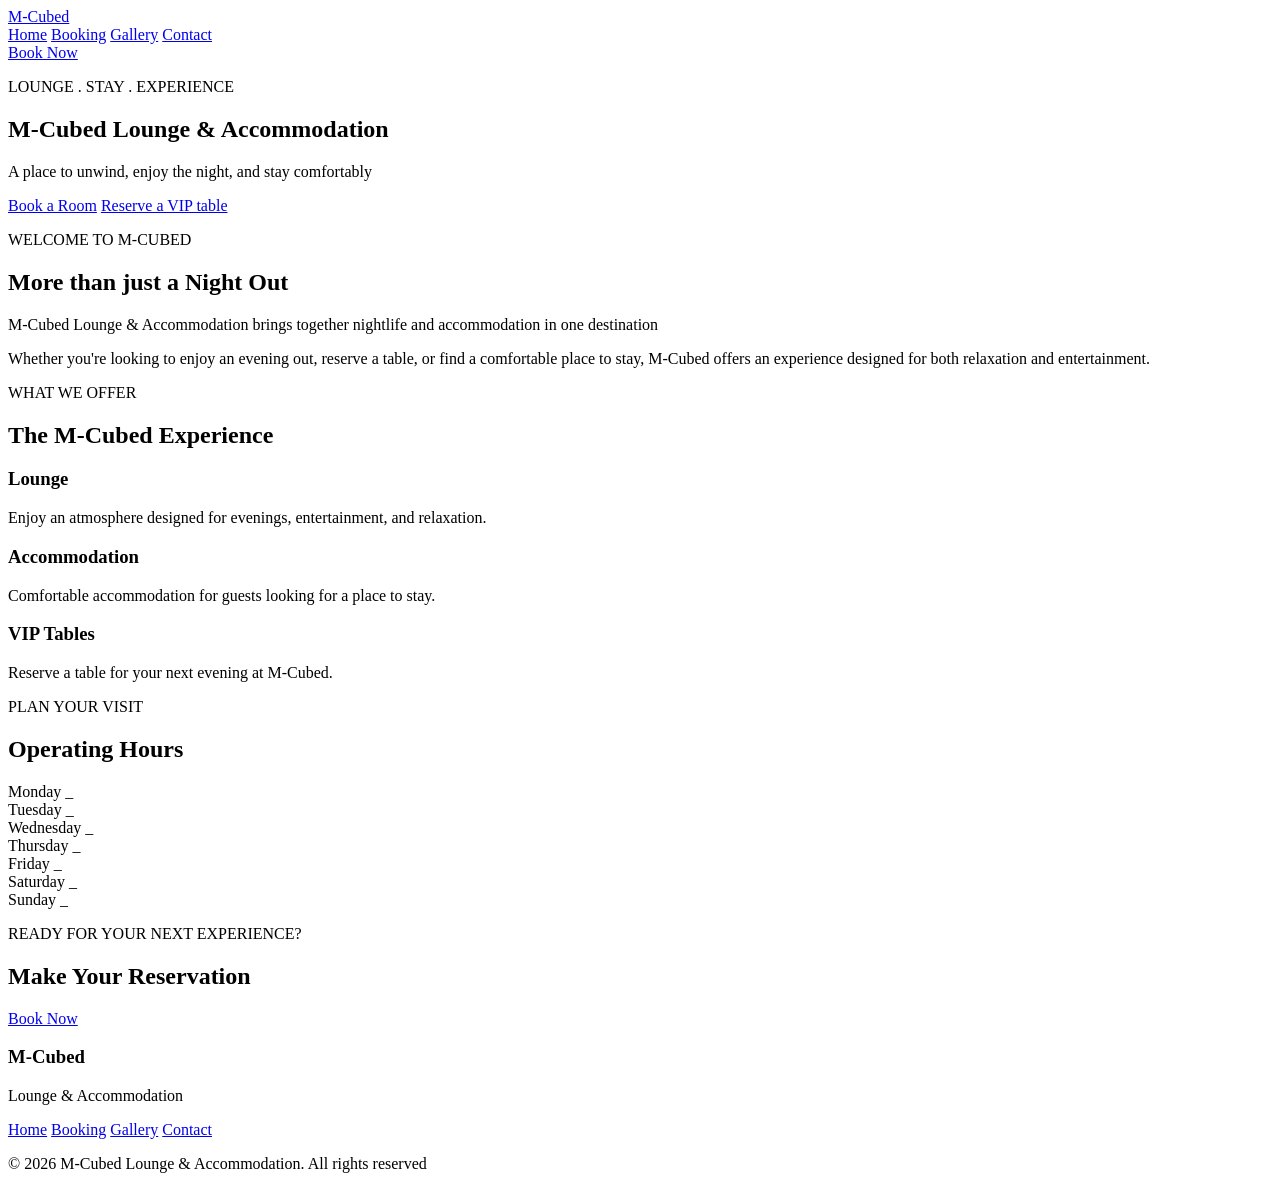
==== public/index.html @ 15ff0112 "initial commit" ====
<!doctype html>
<html lang="en">
  <head>
    <meta charset="UTF-8" />
    <meta name="viewport" content="width=device-width, initial-scale=1.0" />
    <title>M-Cubed Lounge and Accommodation</title>
    <link rel="stylesheet" href="css/style.css" />
  </head>
  <body>
    <header>
      <nav>
        <a href="index.html">M-Cubed</a>

        <div>
          <a href="index.html">Home</a>
          <a href="booking.html">Booking</a>
          <a href="gallery.html">Gallery</a>
          <a href="contact.html">Contact</a>
        </div>

        <a href="booking.html">Book Now</a>
      </nav>
    </header>

    <main>
      <section class="hero">
        <div class="hero-content">
          <p class="hero-tagline">LOUNGE . STAY . EXPERIENCE</p>
          <h1>M-Cubed Lounge & Accommodation</h1>
          <p>A place to unwind, enjoy the night, and stay comfortably</p>

          <div class="hero-buttons">
            <a href="booking.html">Book a Room</a>
            <a href="booking.html">Reserve a VIP table</a>
          </div>
        </div>
      </section>

      <section class="about">
        <div class="section-heading">
          <p>WELCOME TO M-CUBED</p>
          <h2>More than just a Night Out</h2>
        </div>

        <div class="about-content">
          <div>
            <p>
              M-Cubed Lounge & Accommodation brings together nightlife and
              accommodation in one destination
            </p>
            <p>
              Whether you're looking to enjoy an evening out, reserve a table,
              or find a comfortable place to stay, M-Cubed offers an experience
              designed for both relaxation and entertainment.
            </p>
          </div>
        </div>
      </section>

      <section class="highlights">
        <div class="section-heading">
          <p>WHAT WE OFFER</p>

          <h2>The M-Cubed Experience</h2>
        </div>

        <div class="highlight-grid">
          <article class="hightlight-card">
            <h3>Lounge</h3>
            <p>
              Enjoy an atmosphere designed for evenings, entertainment, and
              relaxation.
            </p>
          </article>

          <article class="hightlight-card">
            <h3>Accommodation</h3>
            <p>
              Comfortable accommodation for guests looking for a place to stay.
            </p>
          </article>

          <article class="hightlight-card">
            <h3>VIP Tables</h3>
            <p>Reserve a table for your next evening at M-Cubed.</p>
          </article>
        </div>
      </section>

      <section class="hours">
        <div class="section-heading">
          <p>PLAN YOUR VISIT</p>
          <h2>Operating Hours</h2>
        </div>

        <div class="hours-list">
          <div class="hours-row">
            <span>Monday</span>
            <span>_</span>
          </div>

          <div class="hours-row">
            <span>Tuesday</span>
            <span>_</span>
          </div>

          <div class="hours-row">
            <span>Wednesday</span>
            <span>_</span>
          </div>

          <div class="hours-row">
            <span>Thursday</span>
            <span>_</span>
          </div>

          <div class="hours-row">
            <span>Friday</span>
            <span>_</span>
          </div>

          <div class="hours-row">
            <span>Saturday</span>
            <span>_</span>
          </div>

          <div class="hours-row">
            <span>Sunday</span>
            <span>_</span>
          </div>
        </div>
      </section>

      <section class="cta">
        <div>
          <p>READY FOR YOUR NEXT EXPERIENCE?</p>
          <h2>Make Your Reservation</h2>
          <a href="booking.html">Book Now</a>
        </div>
      </section>
    </main>

    <footer>
      <div>
        <h3>M-Cubed</h3>
        <p>Lounge & Accommodation</p>
      </div>

      <div>
        <a href="index.html">Home</a>
        <a href="booking.html">Booking</a>
        <a href="gallery.html">Gallery</a>
        <a href="contact.html">Contact</a>
      </div>

      <p>&copy; 2026 M-Cubed Lounge & Accommodation. All rights reserved</p>
    </footer>
  </body>
</html>
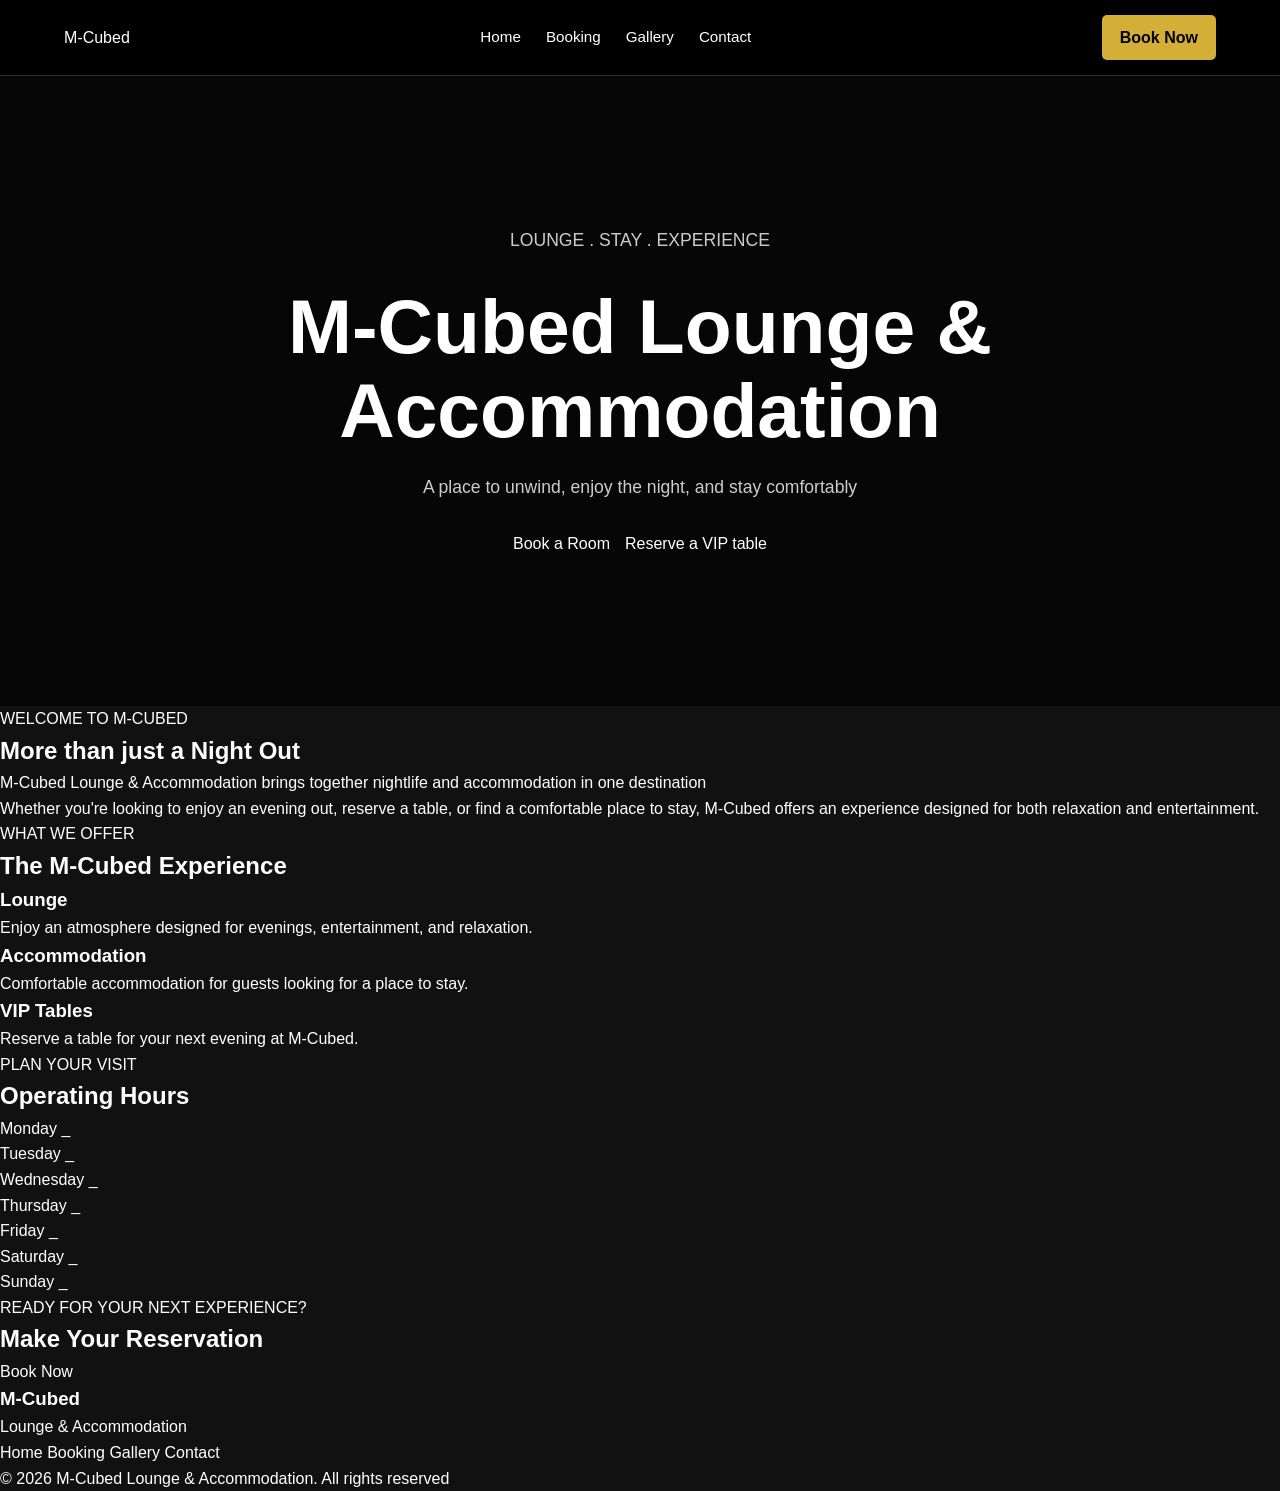
==== commit c4479481: "added css" ====
--- a/public/index.html
+++ b/public/index.html
@@ -8,17 +8,17 @@
   </head>
   <body>
     <header>
-      <nav>
+      <nav class="navbar">
         <a href="index.html">M-Cubed</a>
 
-        <div>
+        <div class="nav-links">
           <a href="index.html">Home</a>
           <a href="booking.html">Booking</a>
           <a href="gallery.html">Gallery</a>
           <a href="contact.html">Contact</a>
         </div>
 
-        <a href="booking.html">Book Now</a>
+        <a href="booking.html" class="nav-button">Book Now</a>
       </nav>
     </header>
 
--- a/public/css/style.css
+++ b/public/css/style.css
@@ -0,0 +1,148 @@
+/* RESET & GLOBAL STYLES */
+* {
+  margin: 0;
+  padding: 0;
+  box-sizing: border-box;
+}
+
+body {
+  font-family: Arial, sans-serif;
+  line-height: 1.6;
+  background-color: #111;
+  color: #fff;
+}
+
+a {
+  text-decoration: none;
+  color: inherit;
+}
+
+ul {
+  list-style: none;
+}
+
+img {
+  max-width: 100%;
+  display: block;
+}
+
+.container {
+  width: 90%;
+  max-width: 1200px;
+  margin: 0 auto;
+}
+
+/* HEADER & NAVIGATION */
+header {
+  background-color: #000;
+  border-bottom: 1px solid #333;
+  position: sticky;
+  top: 0;
+  z-index: 1000;
+}
+
+.navbar {
+  width: 90%;
+  max-width: 1200px;
+  margin: 0 auto;
+  min-height: 75px;
+  display: flex;
+  align-items: center;
+  justify-content: space-between;
+}
+
+.logo {
+  font-size: 1.5rem;
+  font-weight: bold;
+  letter-spacing: 2px;
+}
+
+.nav-links {
+  display: flex;
+  gap: 25px;
+}
+
+.nav-links a {
+  color: #fff;
+  font-size: 0.95rem;
+  transition: 0.3s;
+}
+
+.nav-links a:hover {
+  color: #d4af37;
+}
+
+.nav-button {
+  background-color: #d4af37;
+  color: #000 !important;
+  padding: 10px 18px;
+  border-radius: 5px;
+  font-weight: bold;
+}
+
+.nav-button:hover {
+  background-color: #fff;
+}
+
+/* HERO SECTION */
+.hero {
+  min-height: 70vh;
+  display: flex;
+  align-items: center;
+  justify-content: center;
+  text-align: center;
+  padding: 80px 20px;
+  background: linear-gradient(rgba(0, 0, 0, 0.65), rgba(0, 0, 0, 0.65));
+}
+
+.hero-content {
+  max-width: 800px;
+}
+
+.hero h1 {
+  font-size: clamp(2.5rem, 6vw, 5rem);
+  margin-bottom: 20px;
+  line-height: 1.1;
+}
+
+.hero p {
+  font-size: 1.1rem;
+  color: #ccc;
+  margin-bottom: 30px;
+}
+
+/* BUTTONS */
+.btn {
+  display: inline-block;
+  padding: 12px 24px;
+  border-radius: 5px;
+  font-weight: bold;
+  transition: 0.3s;
+  cursor: pointer;
+}
+
+.btn-primary {
+  background-color: #d4af37;
+  color: #000;
+}
+
+.btn-primary:hover {
+  background-color: #fff;
+}
+
+.btn-secondary {
+  border: 1px solid #d4af37;
+  color: #d4af37;
+}
+
+.btn-secondary:hover {
+  background-color: #d4af37;
+  color: #000;
+}
+
+.hero-buttons {
+  display: flex;
+  justify-content: center;
+  gap: 15px;
+  flex-wrap: wrap;
+}
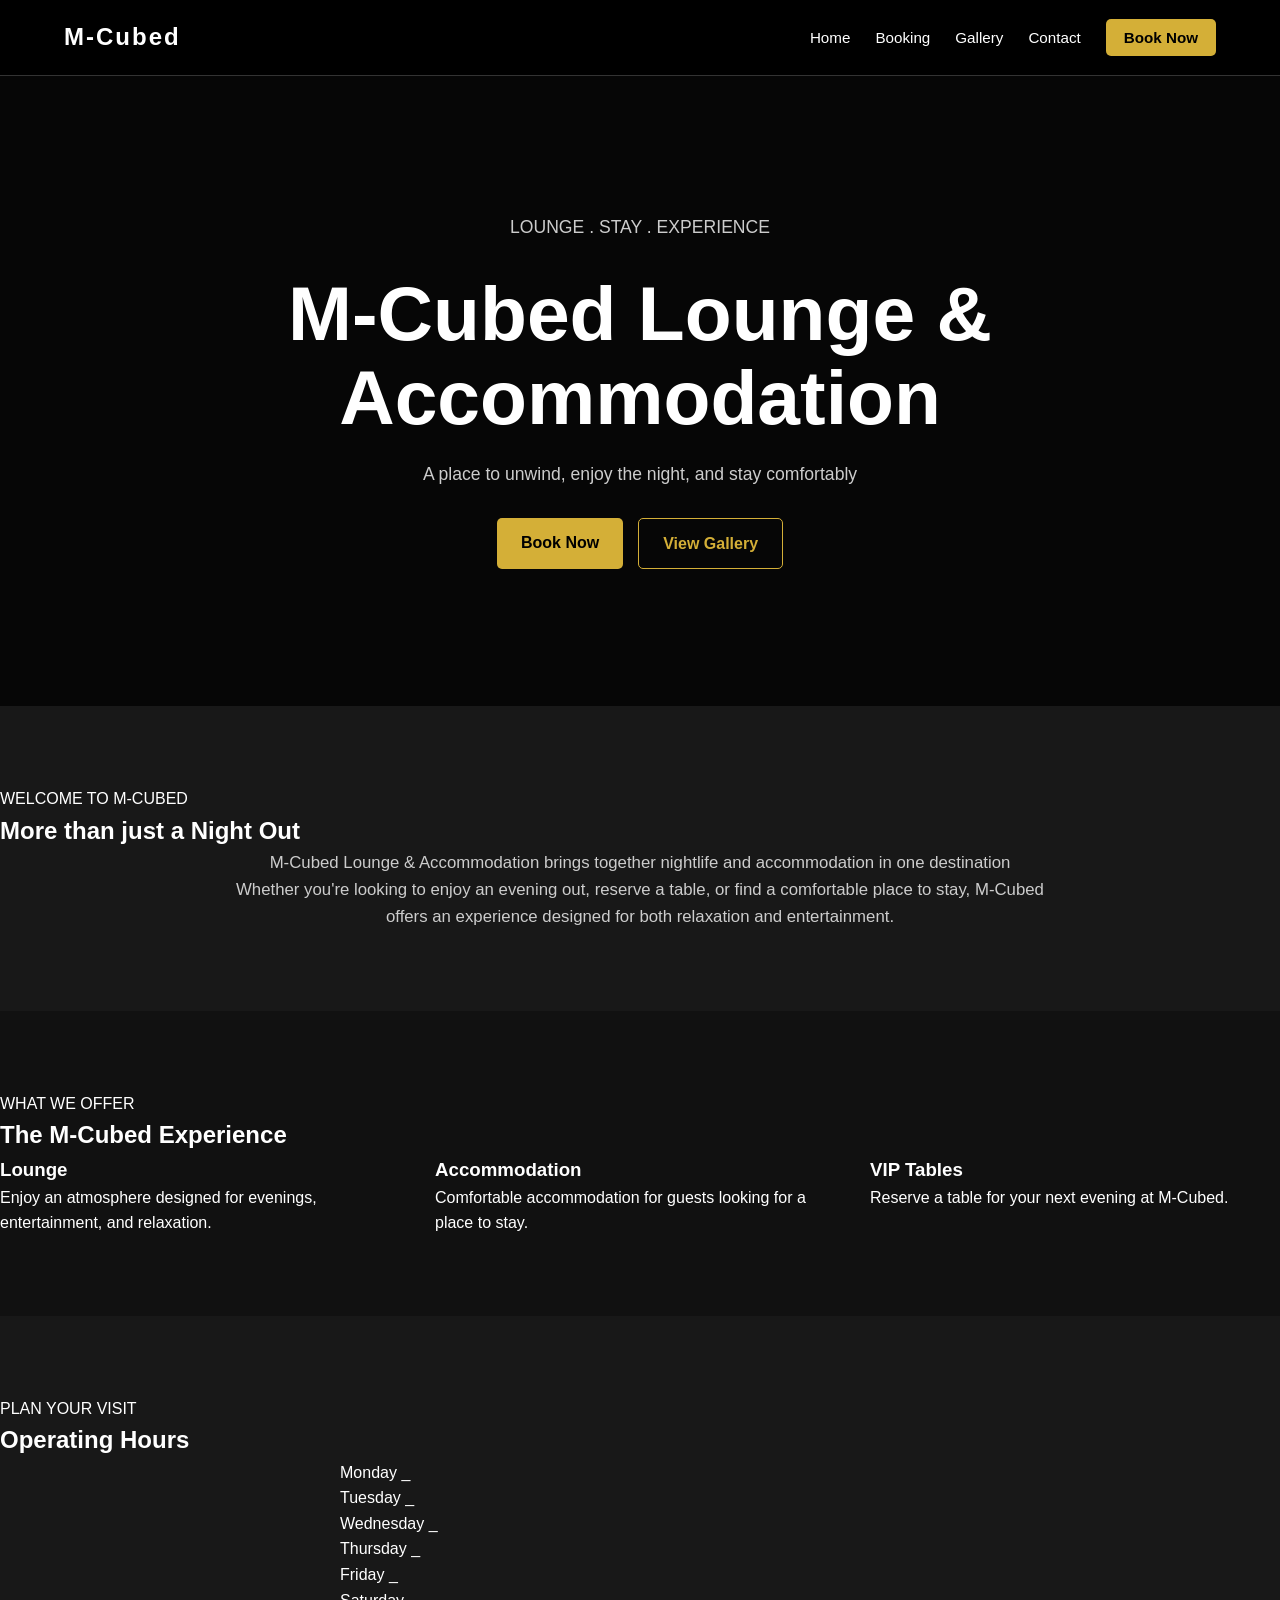
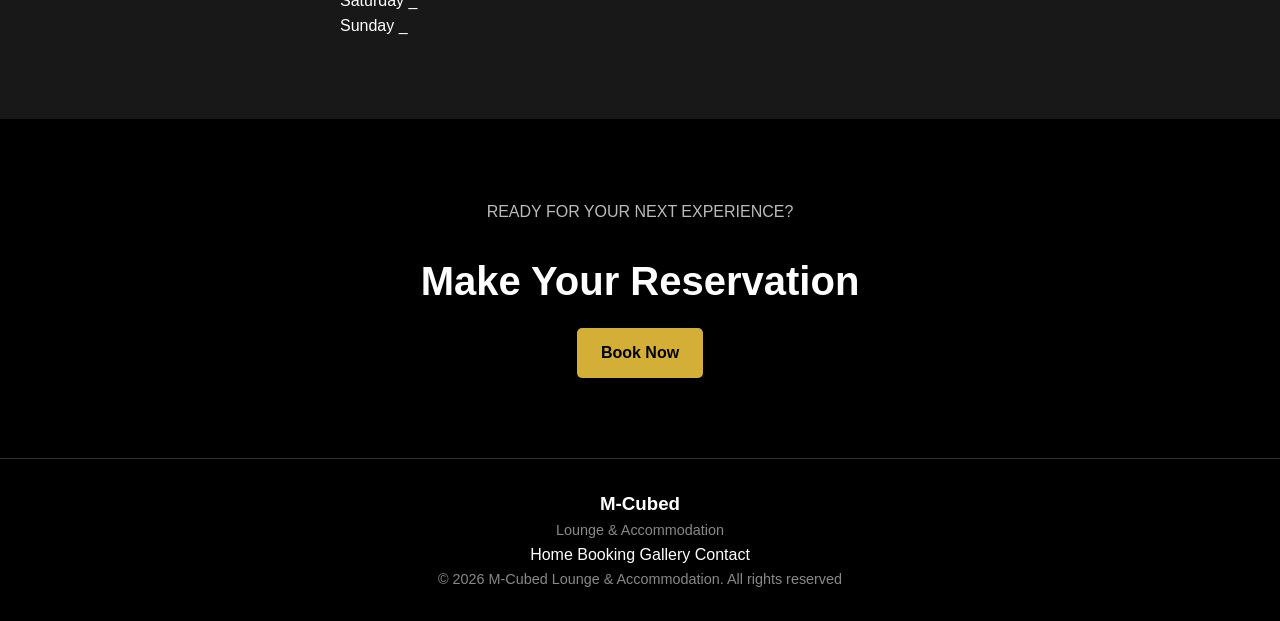
==== commit 6cf17623: "did changes in the files" ====
--- a/public/index.html
+++ b/public/index.html
@@ -9,16 +9,17 @@
   <body>
     <header>
       <nav class="navbar">
-        <a href="index.html">M-Cubed</a>
-
-        <div class="nav-links">
-          <a href="index.html">Home</a>
-          <a href="booking.html">Booking</a>
-          <a href="gallery.html">Gallery</a>
-          <a href="contact.html">Contact</a>
+        <div class="logo">
+          <a href="index.html">M-Cubed</a>
         </div>
 
-        <a href="booking.html" class="nav-button">Book Now</a>
+        <ul class="nav-links">
+          <li><a href="index.html">Home</a></li>
+          <li><a href="booking.html">Booking</a></li>
+          <li><a href="gallery.html">Gallery</a></li>
+          <li><a href="contact.html">Contact</a></li>
+          <li><a href="booking.html" class="nav-button">Book Now</a></li>
+        </ul>
       </nav>
     </header>
 
@@ -30,8 +31,8 @@
           <p>A place to unwind, enjoy the night, and stay comfortably</p>
 
           <div class="hero-buttons">
-            <a href="booking.html">Book a Room</a>
-            <a href="booking.html">Reserve a VIP table</a>
+            <a href="booking.html" class="btn btn-primary">Book Now</a>
+            <a href="gallery.html" class="btn btn-secondary">View Gallery</a>
           </div>
         </div>
       </section>
@@ -135,7 +136,7 @@
         <div>
           <p>READY FOR YOUR NEXT EXPERIENCE?</p>
           <h2>Make Your Reservation</h2>
-          <a href="booking.html">Book Now</a>
+          <a href="booking.html" class="btn btn-primary">Book Now</a>
         </div>
       </section>
     </main>
@@ -146,7 +147,7 @@
         <p>Lounge & Accommodation</p>
       </div>
 
-      <div>
+      <div class="footer-links">
         <a href="index.html">Home</a>
         <a href="booking.html">Booking</a>
         <a href="gallery.html">Gallery</a>
--- a/public/css/style.css
+++ b/public/css/style.css
@@ -146,3 +146,282 @@
   gap: 15px;
   flex-wrap: wrap;
 }
+
+/* GENERAL SECTIONS */
+section {
+  padding: 80px 0;
+}
+
+.section-title {
+  text-align: center;
+  margin-bottom: 50px;
+}
+
+.section-title h2 {
+  font-size: 2.2rem;
+  margin-bottom: 10px;
+}
+
+.section-title p {
+  color: #aaa;
+  max-width: 650px;
+  margin: 0 auto;
+}
+
+/* ABOUT SECTION */
+.about {
+  background-color: #181818;
+}
+
+.about-content {
+  max-width: 850px;
+  margin: 0 auto;
+  text-align: center;
+}
+
+.about-content h2 {
+  font-size: 2.2rem;
+  margin-bottom: 20px;
+}
+
+.about-content p {
+  color: #ccc;
+  font-size: 1.05rem;
+}
+
+/* HIGHLIGHT CARDS */
+.highlights {
+  background-color: #111;
+}
+
+.highlight-grid {
+  display: grid;
+  grid-template-columns: repeat(3, 1fr);
+  gap: 25px;
+}
+
+.highlight-card {
+  background-color: #1c1c1c;
+  padding: 30px;
+  border: 1px solid #333;
+  border-radius: 8px;
+  text-align: center;
+  transition: 0.3s;
+}
+
+.highlight-card:hover {
+  transform: translateY(-5px);
+  border-color: #d4af37;
+}
+
+.highlight-card h3 {
+  margin-bottom: 15px;
+  color: #d4af37;
+}
+
+.highlight-card p {
+  columns: #bbb;
+}
+
+/* OPERATING HOURS */
+.hours {
+  background-color: #181818;
+}
+
+.hours-list {
+  max-width: 600px;
+  margin: 0 auto;
+}
+
+.hours-item {
+  display: flex;
+  justify-content: space-between;
+  padding: 15px 0;
+  border-bottom: 1px solid #333;
+}
+
+.hours-item span:last-child {
+  color: #d4af37;
+}
+
+/* CALL TO ACTION */
+.cta {
+  text-align: center;
+  background-color: #000;
+}
+
+.cta h2 {
+  font-size: 2.5rem;
+  margin-bottom: 15px;
+}
+
+.cta p {
+  color: #bbb;
+  margin-bottom: 25px;
+}
+
+/* FORMS */
+.form-section {
+  background-color: #181818;
+}
+
+.form-container {
+  max-width: 800px;
+  margin: 0 auto;
+}
+
+.form-group {
+  margin-bottom: 20px;
+}
+
+.form-group label {
+  display: block;
+  margin-bottom: 8px;
+  font-weight: bold;
+}
+
+.form-group input,
+.form-group select,
+.form-group textarea {
+  width: 50%;
+  padding: 12px;
+  border: 1px solid #444;
+  border-radius: 5px;
+  background-color: #111;
+  color: #fff;
+  font-size: 1rem;
+}
+
+.form-group input:focus,
+.form-group select:focus,
+.form-group textarea:focus {
+  outline: none;
+  border-color: #d4af37;
+}
+
+.form-group textarea {
+  min-height: 150px;
+  resize: vertical;
+}
+
+.form-row {
+  display: grid;
+  grid-template-columns: repeat(2, 1fr);
+  gap: 20px;
+}
+
+/* GALLERY */
+.gallery-section {
+  background-color: #111;
+}
+
+.gallery-grid {
+  display: grid;
+  grid-template-columns: repeat(3, 1fr);
+  gap: 20px;
+}
+
+.gallery-item {
+  overflow: hidden;
+  border-radius: 8px;
+  background-color: #1c1c1c;
+}
+
+.gallery-item img {
+  width: 100%;
+  height: 280px;
+  object-fit: cover;
+  transition: 0.3s;
+}
+
+.gallery-item img:hover {
+  transform: scale(1.05);
+}
+
+/* CONTACT */
+.contact-section {
+  background-color: #111;
+}
+
+.contact-grid {
+  display: grid;
+  grid-template-columns: 1fr 1fr;
+  gap: 50px;
+}
+
+.contact-info h3 {
+  color: #d4af37;
+  margin-bottom: 10px;
+}
+
+.contact-info p {
+  color: #bbb;
+  margin-bottom: 20px;
+}
+
+.map-container {
+  min-height: 350px;
+  background-color: #222;
+  border-radius: 8px;
+  display: flex;
+  align-items: center;
+  justify-content: center;
+  color: #888;
+}
+
+/* FOOTER */
+footer {
+  background-color: #000;
+  border-top: 1px solid #333;
+  padding: 30px 0;
+  text-align: center;
+}
+
+footer p {
+  color: #888;
+  font-size: 0.9rem;
+}
+
+.footer-links a:hover {
+  color: #d4af37;
+  gap: 25px;
+}
+
+/* RESPONSIVE DESIGN */
+@media (max-width: 768px) {
+  .navbar {
+    flex-direction: column;
+    padding: 20px 0;
+    gap: 15px;
+  }
+
+  .nav-links {
+    flex-wrap: wrap;
+    justify-content: center;
+    gap: 15px;
+  }
+
+  .hero {
+    min-height: 60vh;
+  }
+
+  .highlight-grid {
+    grid-template-columns: 1fr;
+  }
+
+  .gallery-grid {
+    grid-template-columns: 1fr;
+  }
+
+  .form-row {
+    grid-template-columns: 1fr;
+  }
+
+  .contact-grid {
+    grid-template-columns: 1fr;
+  }
+
+  section {
+    padding: 60px 0;
+  }
+}
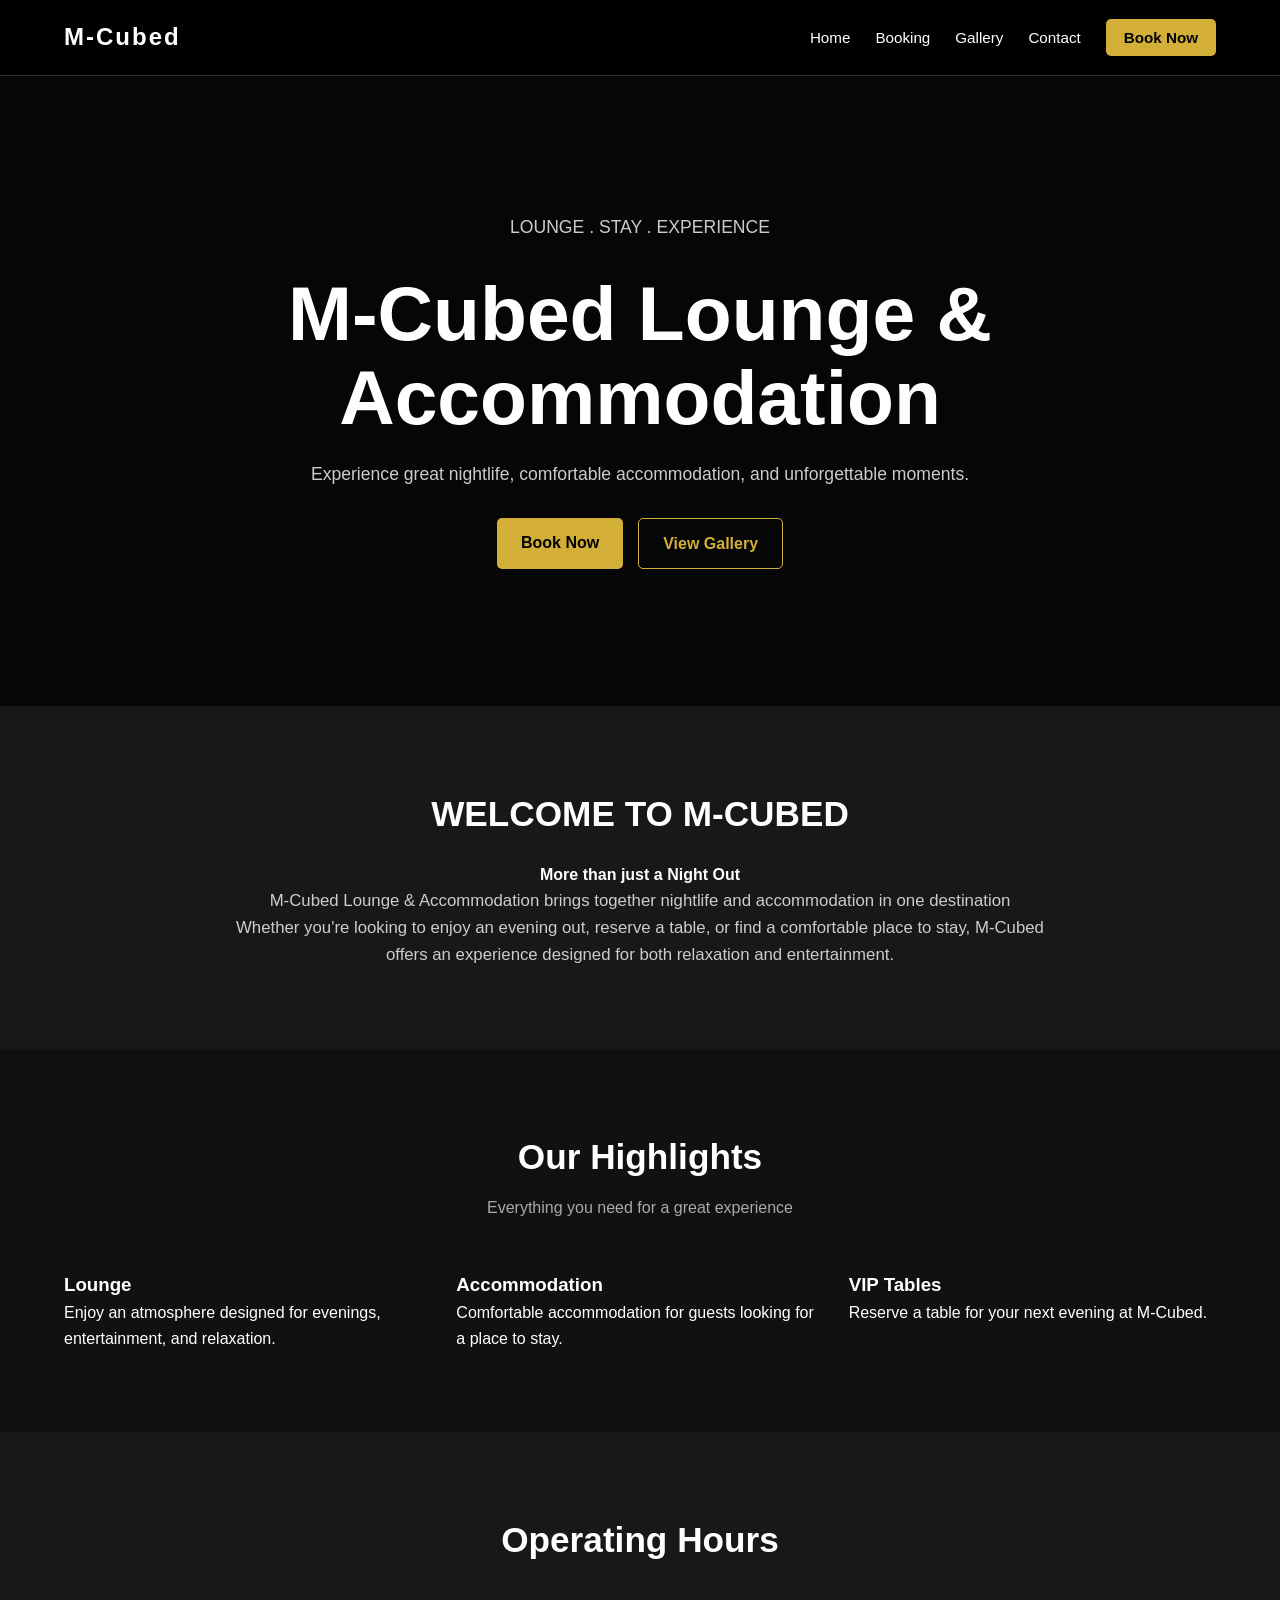
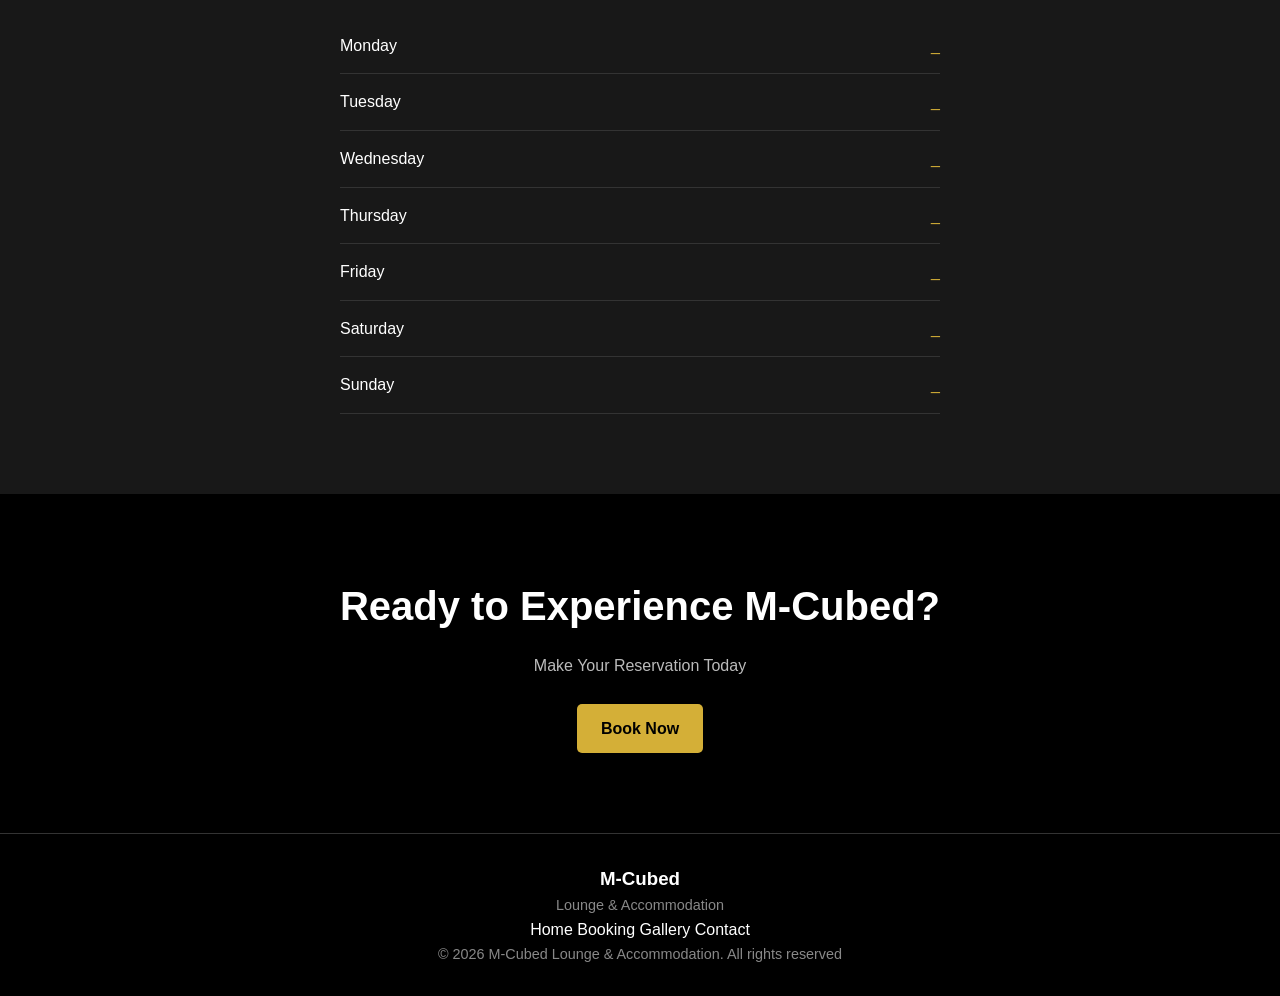
==== commit 9a08f9b9: "code checking" ====
--- a/public/index.html
+++ b/public/index.html
@@ -9,9 +9,7 @@
   <body>
     <header>
       <nav class="navbar">
-        <div class="logo">
-          <a href="index.html">M-Cubed</a>
-        </div>
+        <div class="logo">M-Cubed</div>
 
         <ul class="nav-links">
           <li><a href="index.html">Home</a></li>
@@ -26,9 +24,12 @@
     <main>
       <section class="hero">
         <div class="hero-content">
-          <p class="hero-tagline">LOUNGE . STAY . EXPERIENCE</p>
+          <p>LOUNGE . STAY . EXPERIENCE</p>
           <h1>M-Cubed Lounge & Accommodation</h1>
-          <p>A place to unwind, enjoy the night, and stay comfortably</p>
+          <p>
+            Experience great nightlife, comfortable accommodation, and
+            unforgettable moments.
+          </p>
 
           <div class="hero-buttons">
             <a href="booking.html" class="btn btn-primary">Book Now</a>
@@ -38,13 +39,11 @@
       </section>
 
       <section class="about">
-        <div class="section-heading">
-          <p>WELCOME TO M-CUBED</p>
-          <h2>More than just a Night Out</h2>
-        </div>
+        <div class="container">
+          <div class="about-content">
+            <h2>WELCOME TO M-CUBED</h2>
+            <h4>More than just a Night Out</h4>
 
-        <div class="about-content">
-          <div>
             <p>
               M-Cubed Lounge & Accommodation brings together nightlife and
               accommodation in one destination
@@ -59,83 +58,86 @@
       </section>
 
       <section class="highlights">
-        <div class="section-heading">
-          <p>WHAT WE OFFER</p>
+        <div class="container">
+          <div class="section-title">
+            <h2>Our Highlights</h2>
+            <p>Everything you need for a great experience</p>
+          </div>
 
-          <h2>The M-Cubed Experience</h2>
-        </div>
+          <div class="highlight-grid">
+            <article class="hightlight-card">
+              <h3>Lounge</h3>
+              <p>
+                Enjoy an atmosphere designed for evenings, entertainment, and
+                relaxation.
+              </p>
+            </article>
 
-        <div class="highlight-grid">
-          <article class="hightlight-card">
-            <h3>Lounge</h3>
-            <p>
-              Enjoy an atmosphere designed for evenings, entertainment, and
-              relaxation.
-            </p>
-          </article>
+            <article class="hightlight-card">
+              <h3>Accommodation</h3>
+              <p>
+                Comfortable accommodation for guests looking for a place to
+                stay.
+              </p>
+            </article>
 
-          <article class="hightlight-card">
-            <h3>Accommodation</h3>
-            <p>
-              Comfortable accommodation for guests looking for a place to stay.
-            </p>
-          </article>
-
-          <article class="hightlight-card">
-            <h3>VIP Tables</h3>
-            <p>Reserve a table for your next evening at M-Cubed.</p>
-          </article>
+            <article class="hightlight-card">
+              <h3>VIP Tables</h3>
+              <p>Reserve a table for your next evening at M-Cubed.</p>
+            </article>
+          </div>
         </div>
       </section>
 
       <section class="hours">
-        <div class="section-heading">
-          <p>PLAN YOUR VISIT</p>
-          <h2>Operating Hours</h2>
-        </div>
-
-        <div class="hours-list">
-          <div class="hours-row">
-            <span>Monday</span>
-            <span>_</span>
+        <div class="container">
+          <div class="section-title">
+            <h2>Operating Hours</h2>
           </div>
 
-          <div class="hours-row">
-            <span>Tuesday</span>
-            <span>_</span>
-          </div>
+          <div class="hours-list">
+            <div class="hours-item">
+              <span>Monday</span>
+              <span>_</span>
+            </div>
 
-          <div class="hours-row">
-            <span>Wednesday</span>
-            <span>_</span>
-          </div>
+            <div class="hours-item">
+              <span>Tuesday</span>
+              <span>_</span>
+            </div>
 
-          <div class="hours-row">
-            <span>Thursday</span>
-            <span>_</span>
-          </div>
+            <div class="hours-item">
+              <span>Wednesday</span>
+              <span>_</span>
+            </div>
 
-          <div class="hours-row">
-            <span>Friday</span>
-            <span>_</span>
-          </div>
+            <div class="hours-item">
+              <span>Thursday</span>
+              <span>_</span>
+            </div>
 
-          <div class="hours-row">
-            <span>Saturday</span>
-            <span>_</span>
-          </div>
+            <div class="hours-item">
+              <span>Friday</span>
+              <span>_</span>
+            </div>
 
-          <div class="hours-row">
-            <span>Sunday</span>
-            <span>_</span>
+            <div class="hours-item">
+              <span>Saturday</span>
+              <span>_</span>
+            </div>
+
+            <div class="hours-item">
+              <span>Sunday</span>
+              <span>_</span>
+            </div>
           </div>
         </div>
       </section>
 
       <section class="cta">
-        <div>
-          <p>READY FOR YOUR NEXT EXPERIENCE?</p>
-          <h2>Make Your Reservation</h2>
+        <div class="container">
+          <h2>Ready to Experience M-Cubed?</h2>
+          <p>Make Your Reservation Today</p>
           <a href="booking.html" class="btn btn-primary">Book Now</a>
         </div>
       </section>
--- a/public/css/style.css
+++ b/public/css/style.css
@@ -283,7 +283,7 @@
 .form-group input,
 .form-group select,
 .form-group textarea {
-  width: 50%;
+  width: 100%;
   padding: 12px;
   border: 1px solid #444;
   border-radius: 5px;
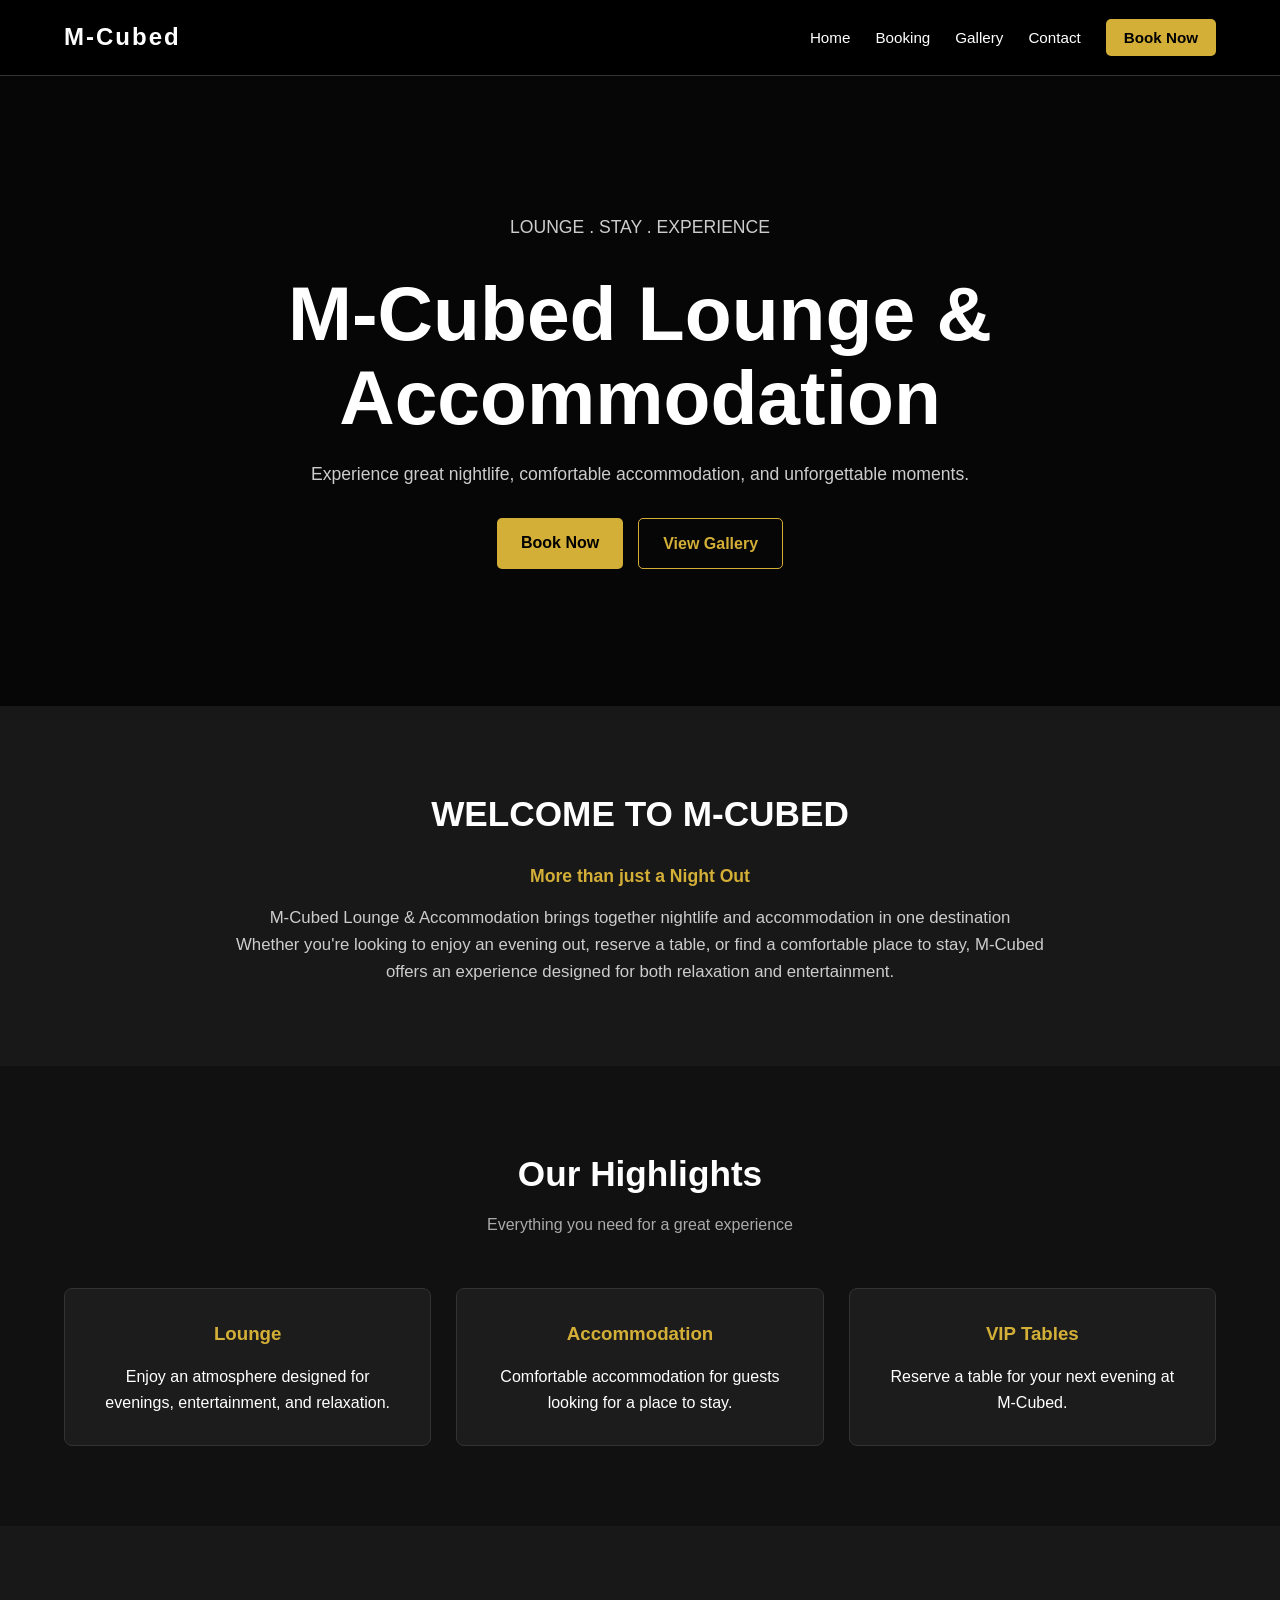
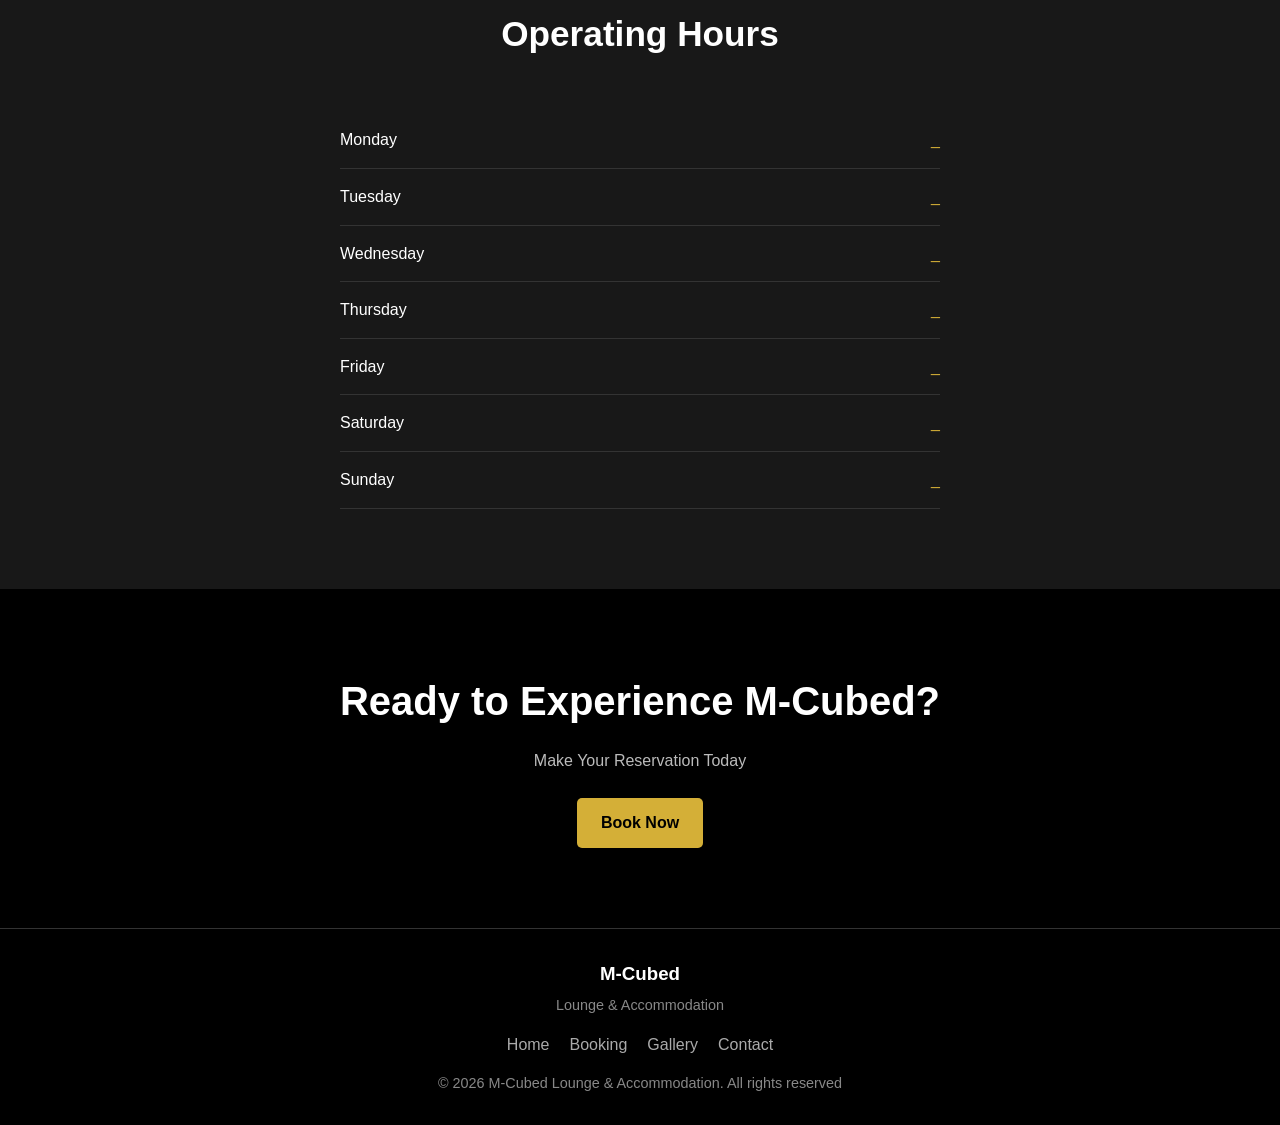
==== commit b644b865: "made changes" ====
--- a/public/index.html
+++ b/public/index.html
@@ -65,7 +65,7 @@
           </div>
 
           <div class="highlight-grid">
-            <article class="hightlight-card">
+            <article class="highlight-card">
               <h3>Lounge</h3>
               <p>
                 Enjoy an atmosphere designed for evenings, entertainment, and
@@ -73,7 +73,7 @@
               </p>
             </article>
 
-            <article class="hightlight-card">
+            <article class="highlight-card">
               <h3>Accommodation</h3>
               <p>
                 Comfortable accommodation for guests looking for a place to
@@ -81,7 +81,7 @@
               </p>
             </article>
 
-            <article class="hightlight-card">
+            <article class="highlight-card">
               <h3>VIP Tables</h3>
               <p>Reserve a table for your next evening at M-Cubed.</p>
             </article>
--- a/public/css/style.css
+++ b/public/css/style.css
@@ -121,6 +121,11 @@
   cursor: pointer;
 }
 
+button.btn {
+  border: none;
+  font-family: inherit;
+}
+
 .btn-primary {
   background-color: #d4af37;
   color: #000;
@@ -177,6 +182,12 @@
   max-width: 850px;
   margin: 0 auto;
   text-align: center;
+}
+
+.about-content h4 {
+  color: #d4af37;
+  margin-bottom: 15px;
+  font-size: 1.1rem;
 }
 
 .about-content h2 {
@@ -377,14 +388,29 @@
   text-align: center;
 }
 
+footer h3 {
+  margin-bottom: 5px;
+}
+
 footer p {
   color: #888;
   font-size: 0.9rem;
 }
 
+.footer-links {
+  display: flex;
+  justify-content: center;
+  gap: 20px;
+  margin: 15px 0;
+}
+
+.footer-links a {
+  color: #aaa;
+  transition: 0.3s;
+}
+
 .footer-links a:hover {
   color: #d4af37;
-  gap: 25px;
 }
 
 /* RESPONSIVE DESIGN */
@@ -405,6 +431,11 @@
     min-height: 60vh;
   }
 
+  .hero-buttons {
+    flex-direction: column;
+    align-items: center;
+  }
+
   .highlight-grid {
     grid-template-columns: 1fr;
   }
